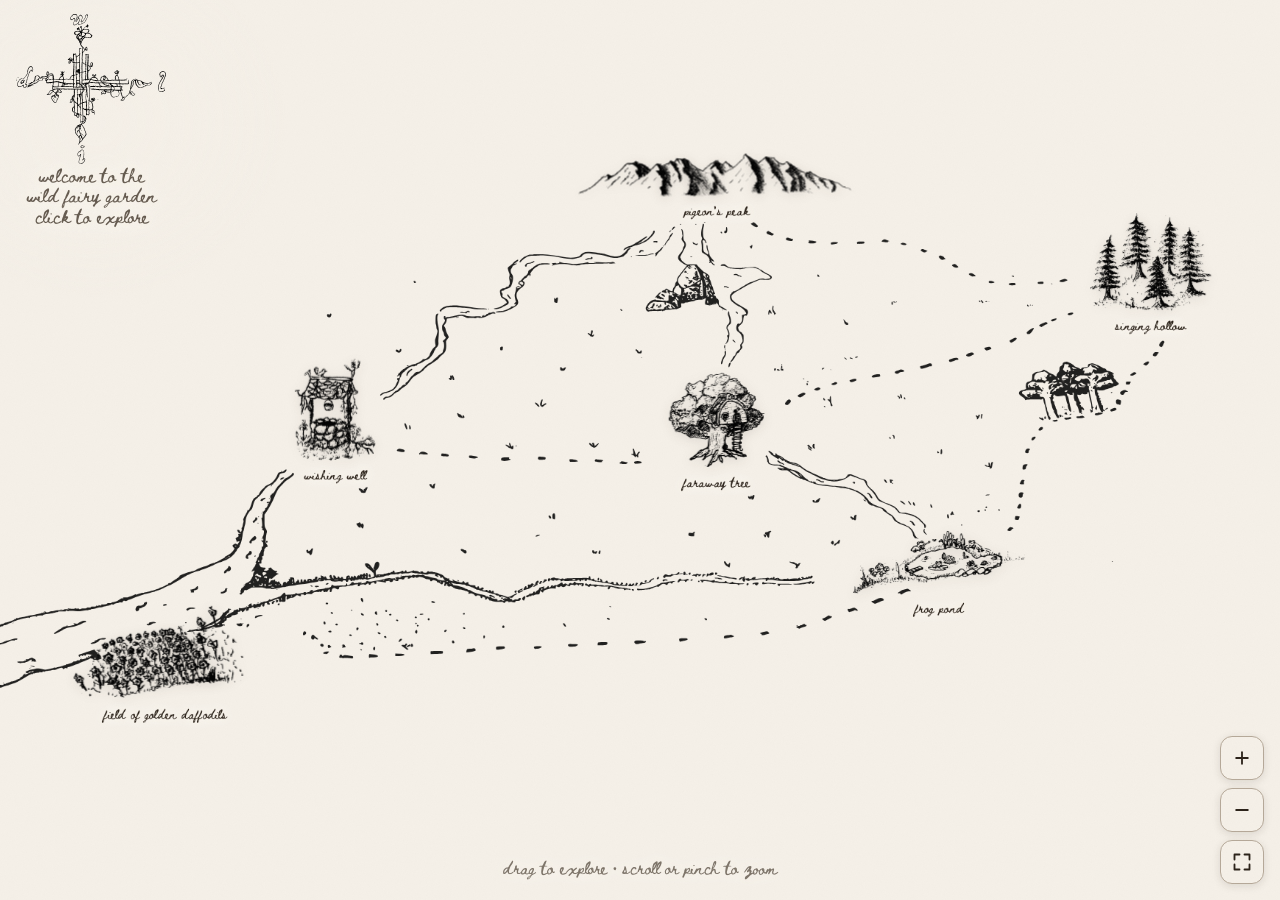
==== index.html @ f6f44436 "removed sleepy pots and thoughtful trellis words" ====
<!DOCTYPE html>
<html lang="en">
<head>
<meta charset="UTF-8">
<meta name="viewport" content="width=device-width, initial-scale=1.0">
<title>Wild Fairy Garden</title>
<link rel="preconnect" href="https://fonts.googleapis.com">
<link href="https://fonts.googleapis.com/css2?family=Beth+Ellen&display=swap" rel="stylesheet">
<style>
*, *::before, *::after { box-sizing: border-box; margin: 0; padding: 0; }
:root {
  --ink: #2a2118;
  --ink-light: #4a3f33;
  --parchment: #f5f0e8;
  --parchment-dark: #ede5d0;
  --dashed: #b5a898;
}
html, body {
  width: 100%; height: 100%;
  background: var(--parchment);
  font-family: 'Beth Ellen', cursive;
  color: var(--ink);
  overflow: hidden;
}
body::after {
  content: ''; position: fixed; inset: 0;
  background-image: url("data:image/svg+xml,%3Csvg xmlns='http://www.w3.org/2000/svg' width='300' height='300'%3E%3Cfilter id='n'%3E%3CfeTurbulence type='fractalNoise' baseFrequency='0.9' numOctaves='4' stitchTiles='stitch'/%3E%3CfeColorMatrix type='saturate' values='0'/%3E%3C/filter%3E%3Crect width='300' height='300' filter='url(%23n)' opacity='0.032'/%3E%3C/svg%3E");
  pointer-events: none; z-index: 200;
}

/* ── OUTER STAGE: the viewport / gesture surface ──
   Fills the screen, clips overflow, and captures pan + zoom
   gestures. Same behaviour on every device. ── */
#map-stage {
  position: fixed;
  inset: 0;
  overflow: hidden;
  cursor: grab;
  touch-action: none;          /* we handle all touch gestures in JS */
  -webkit-user-select: none;
  user-select: none;
  -webkit-tap-highlight-color: transparent;
}
#map-stage.grabbing { cursor: grabbing; }

/* ── INNER CANVAS: fixed reference world 1440×900
   JS applies translate + scale (origin 0,0) to pan/zoom the
   whole thing as one unit, so map + landmarks always move
   together perfectly. ── */
#map-inner {
  position: absolute;
  top: 0;
  left: 0;
  width: 1440px;
  height: 900px;
  transform-origin: 0 0;
  will-change: transform;
}

/* ── MAP BACKGROUND ──
   All positioning values here are relative to the 1440×900 canvas.
   Adjust top / left / width / transform to reposition the map. ── */
#map-bg {
  position: absolute;
  width: 90%;
  height: auto;
  top: 120px;
  left: 240px;
  transform: scaleX(1.6);
  transform-origin: center top;
  mix-blend-mode: multiply;
  opacity: 0.88;
  pointer-events: none;
}

/* ── COMPASS + WELCOME ──
   Pinned to the screen (not the map) so it stays put while panning. ── */
.map-header {
  position: fixed;
  top: max(14px, env(safe-area-inset-top));
  left: max(16px, env(safe-area-inset-left));
  z-index: 40;
  display: flex; flex-direction: column; align-items: center; gap: 1px;
  pointer-events: none;          /* never blocks a pan that starts on it */
}
.compass-img {
  width: 150px; height: 150px; opacity: 1;
  pointer-events: auto;          /* the compass itself is clickable */
  cursor: pointer;
  transition: transform 0.4s ease, filter 0.3s ease;
}
.compass-img:hover {
  transform: rotate(7deg) scale(1.04);
  filter: drop-shadow(0 4px 10px rgba(42,33,24,0.18));
}
.compass-img:active { transform: rotate(7deg) scale(0.97); }
.compass-img:focus-visible {
  outline: 2px solid var(--ink-light); outline-offset: 4px; border-radius: 8px;
}
.welcome-text {
  font-size: 14px;
  color: var(--ink-light); line-height: 1.45; opacity: 0.85;
  white-space: nowrap;       /* lines are set explicitly with <br> */
  text-align: center;
  text-shadow: 0 0 10px var(--parchment), 0 0 18px var(--parchment);
}

/* ── COMPASS FADE ──
   A soft parchment glow centred on the compass + welcome text, radiating
   out in every direction so they stay readable above the map. It's only
   translucent in the middle, so the map still shows faintly through. */
#top-fade {
  position: fixed;
  top: 0; left: 0;
  width: min(460px, 88vw);
  height: 340px;
  z-index: 35;
  pointer-events: none;
  background: radial-gradient(190px 175px at 96px 122px,
              rgba(245,240,232,0.82) 0%,
              rgba(245,240,232,0.58) 48%,
              rgba(245,240,232,0) 100%);
}

/* ── CLOUD IRIS ──
   A field of soft cartoon cloud puffs (warm parchment/cream). As you zoom
   out they grow from the edges inward and the central opening pinches shut
   like an iris, engulfing the map; zooming in opens it back up. JS sizes &
   places the puffs and drives each one's scale from the zoom factor. ── */
#cloud-iris {
  position: fixed; inset: 0;
  z-index: 30;
  overflow: hidden;
  pointer-events: none;
  opacity: 0;
}
.puff {
  position: absolute;
  background: no-repeat center / contain;   /* image set per-element by JS */
  transform: scale(0);
  transform-origin: center;
  will-change: transform;
  filter: drop-shadow(0 5px 7px rgba(74,63,45,0.13));
}

/* ── DECO OVERLAY ──
   Plant illustrations + text labels that swoop in with the cloud iris. ── */
#cloud-deco {
  position: fixed; inset: 0;
  z-index: 31;          /* sits above the cloud puffs (30) */
  pointer-events: none;
  opacity: 0;
}
.deco-el {
  position: absolute;
  opacity: 0;
  will-change: transform, opacity;
}
.deco-svg {
  object-fit: contain;
  display: block;
}
/* Text label styles — add more classes as needed */
.deco-label {
  font-family: 'Beth Ellen', cursive;
  font-size: clamp(9px, 1.1vw, 13px);
  letter-spacing: 0.18em;
  text-transform: uppercase;
  color: var(--ink-light);
  white-space: nowrap;
}
.deco-script {
  font-family: 'Beth Ellen', cursive;
  font-size: clamp(11px, 1.4vw, 16px);
  color: var(--ink-light);
  white-space: nowrap;
}
.deco-tagline {
  font-family: 'Beth Ellen', cursive;
  font-size: clamp(12px, 1.6vw, 18px);
  color: var(--ink);
  opacity: 0.82;
  max-width: 80vw;
}

/* ── LANDMARKS ── */
.landmark {
  position: absolute;
  display: flex; flex-direction: column; align-items: center;
  cursor: pointer; z-index: 20;
  text-decoration: none; color: var(--ink);
  transform: translateX(-50%);
  animation: lmIn 0.7s ease both;
}
.lm-img-wrap {
  /* Transform-only hover (lift + grow). The drop-shadow is constant —
     animating the filter forces the layer to re-rasterise every frame,
     which flickered when zoomed out (tiny layer, large shadow blur).
     will-change keeps each landmark on its own GPU layer so the scale
     doesn't re-rasterise the whole map texture (the old blur→sharp pop). */
  transition: transform 0.3s cubic-bezier(.34,1.56,.64,1);
  filter: drop-shadow(0 3px 8px rgba(42,33,24,0.16));
  display: flex; align-items: flex-end; justify-content: center;
  will-change: transform;
}
.landmark:hover .lm-img-wrap {
  transform: translateY(-6px) scale(1.07);
}
.lm-img { object-fit: contain; display: block; }
.lm-fallback { display: none; align-items: center; justify-content: center; font-size: 38px; }
.lm-label {
  margin-top: 5px; font-size: 13px;
  white-space: nowrap; text-align: center;
  text-shadow: 0 0 14px var(--parchment), 0 0 22px var(--parchment), 0 1px 3px var(--parchment);
  letter-spacing: 0.02em;
}

@keyframes lmIn {
  from { opacity: 0; transform: translateX(-50%) translateY(12px); }
  to   { opacity: 1; transform: translateX(-50%) translateY(0); }
}
#lm-pigeon  { animation-delay: 0.05s; }
#lm-singing { animation-delay: 0.15s; }
#lm-well    { animation-delay: 0.25s; }
#lm-faraway { animation-delay: 0.35s; }
#lm-field   { animation-delay: 0.45s; }
#lm-frog    { animation-delay: 0.55s; }

/* ── POSITIONS (% of 1440×900 canvas — same as before) ── */
#lm-pigeon  { left: 60%;  top: 3%;  }
#lm-singing { left: 101%;  top: 12%; }
#lm-well    { left: 24%;  top: 34%; }
#lm-faraway { left: 60%;  top: 36%; }
#lm-field   { left: 8%;   top: 71%; }
#lm-frog    { left: 81%;  top: 60%; }

/* ── SIZES (px — fixed since the canvas is fixed-size, JS handles scaling) ── */
#lm-pigeon  .lm-img { width: 378px; height: 58px;  }
#lm-singing .lm-img { width: 165px; height: 133px; }
#lm-well    .lm-img { width: 110px; height: 138px; }
#lm-faraway .lm-img { width: 130px; height: 130px; }
#lm-field   .lm-img { width: 250px; height: 130px; }
#lm-frog    .lm-img { width: 233px; height: 85px;  }

/* ── ZOOM OVERLAY ── */
#zoom-overlay {
  position: fixed; inset: 0; background: var(--parchment);
  z-index: 999; opacity: 0; pointer-events: none;
  transition: opacity 0.5s ease;
}
#zoom-overlay.active { opacity: 1; pointer-events: all; }

/* ── ZOOM CONTROLS (work on every device) ── */
#map-controls {
  position: fixed;
  right: max(16px, env(safe-area-inset-right));
  bottom: max(16px, env(safe-area-inset-bottom));
  z-index: 40;
  display: flex;
  flex-direction: column;
  gap: 8px;
}
.map-btn {
  width: 44px; height: 44px;
  display: flex; align-items: center; justify-content: center;
  background: var(--parchment);
  border: 1.5px solid var(--dashed);
  border-radius: 12px;
  color: var(--ink);
  font-family: 'Beth Ellen', cursive;
  font-size: 24px; line-height: 1;
  cursor: pointer;
  box-shadow: 0 2px 8px rgba(42,33,24,0.12);
  transition: transform 0.15s ease, background 0.2s ease;
  -webkit-tap-highlight-color: transparent;
  touch-action: manipulation;
}
.map-btn:hover { background: var(--parchment-dark); }
.map-btn:active { transform: scale(0.92); }
.map-btn svg { width: 20px; height: 20px; }

/* ── HINT ── */
#map-hint {
  position: fixed;
  left: 50%; bottom: max(18px, env(safe-area-inset-bottom));
  transform: translateX(-50%);
  z-index: 40;
  font-size: 13px; color: var(--ink-light); opacity: 0.7;
  white-space: nowrap; pointer-events: none;
  text-shadow: 0 0 12px var(--parchment), 0 0 20px var(--parchment);
  transition: opacity 0.6s ease;
}
#map-hint.hidden { opacity: 0; }

@media (max-width: 600px) {
  .compass-img { width: 104px; height: 104px; }
  .welcome-text { font-size: 11px; }
  #top-fade {
    width: min(300px, 90vw); height: 290px;
    background: radial-gradient(150px 162px at 66px 100px,
                rgba(245,240,232,0.82) 0%,
                rgba(245,240,232,0.58) 48%,
                rgba(245,240,232,0) 100%);
  }
  #map-hint { font-size: 12px; left: 20px; transform: none; }
  #map-hint .hint-more { display: none; }
}
</style>
</head>
<body>
<div id="zoom-overlay"></div>

<!-- Parchment glow that keeps the compass legible over the map -->
<div id="top-fade"></div>

<!-- COMPASS: pinned to the screen, outside the pannable map -->
<div class="map-header">
  <img class="compass-img" src="assets/map/compass.svg" alt="Recenter map"
       role="button" tabindex="0" title="Recenter map"
       onerror="this.style.display='none'">
  <div class="welcome-text">
    welcome to the<br>wild fairy garden<br>click to explore
  </div>
</div>

<!-- CLOUD IRIS: hand-drawn cloud puffs that spawn/grow in as you zoom out -->
<div id="cloud-iris"></div>

<!-- DECO OVERLAY: plants + text that swoop in alongside the clouds -->
<div id="cloud-deco"></div>

<div id="map-stage">
  <div id="map-inner">

    <img id="map-bg" src="assets/map/map.svg" alt="">

    <a class="landmark" id="lm-pigeon" href="about.html" aria-label="Pigeon's Peak">
      <div class="lm-img-wrap">
        <img class="lm-img" src="assets/landmarks/pigeonspeak.svg" alt="Pigeon's Peak"
             onerror="this.style.display='none';this.nextElementSibling.style.display='flex'">
        <div class="lm-fallback">⛰️</div>
      </div>
      <span class="lm-label">pigeon's peak</span>
    </a>

    <a class="landmark" id="lm-singing" href="videos.html" aria-label="Singing Hollow">
      <div class="lm-img-wrap">
        <img class="lm-img" src="assets/landmarks/singinghollow.svg" alt="Singing Hollow"
             onerror="this.style.display='none';this.nextElementSibling.style.display='flex'">
        <div class="lm-fallback">🌲</div>
      </div>
      <span class="lm-label">singing hollow</span>
    </a>

    <a class="landmark" id="lm-well" href="contact.html" aria-label="Wishing Well">
      <div class="lm-img-wrap">
        <img class="lm-img" src="assets/landmarks/wishingwell.svg" alt="Wishing Well"
             onerror="this.style.display='none';this.nextElementSibling.style.display='flex'">
        <div class="lm-fallback">🪣</div>
      </div>
      <span class="lm-label">wishing well</span>
    </a>

    <a class="landmark" id="lm-faraway" href="blog.html" aria-label="Faraway Tree">
      <div class="lm-img-wrap">
        <img class="lm-img" src="assets/landmarks/farawaytree.svg" alt="Faraway Tree"
             onerror="this.style.display='none';this.nextElementSibling.style.display='flex'">
        <div class="lm-fallback">🌳</div>
      </div>
      <span class="lm-label">faraway tree</span>
    </a>

    <a class="landmark" id="lm-field" href="reviews.html" aria-label="Field of Golden Daffodils">
      <div class="lm-img-wrap">
        <img class="lm-img" src="assets/landmarks/goldenfield.svg" alt="Field of Golden Daffodils"
             onerror="this.style.display='none';this.nextElementSibling.style.display='flex'">
        <div class="lm-fallback">🌼</div>
      </div>
      <span class="lm-label">field of golden daffodils</span>
    </a>

    <a class="landmark" id="lm-frog" href="community.html" aria-label="Frog Pond">
      <div class="lm-img-wrap">
        <img class="lm-img" src="assets/landmarks/frogpond.svg" alt="Frog Pond"
             onerror="this.style.display='none';this.nextElementSibling.style.display='flex'">
        <div class="lm-fallback">🐸</div>
      </div>
      <span class="lm-label">frog pond</span>
    </a>

  </div><!-- /map-inner -->
</div><!-- /map-stage -->

<!-- ZOOM CONTROLS -->
<div id="map-controls">
  <button class="map-btn" id="btn-zoom-in" aria-label="Zoom in">
    <svg viewBox="0 0 24 24" fill="none" stroke="currentColor" stroke-width="2.2" stroke-linecap="round"><line x1="12" y1="5" x2="12" y2="19"/><line x1="5" y1="12" x2="19" y2="12"/></svg>
  </button>
  <button class="map-btn" id="btn-zoom-out" aria-label="Zoom out">
    <svg viewBox="0 0 24 24" fill="none" stroke="currentColor" stroke-width="2.2" stroke-linecap="round"><line x1="5" y1="12" x2="19" y2="12"/></svg>
  </button>
  <button class="map-btn" id="btn-zoom-reset" aria-label="Reset view">
    <svg viewBox="0 0 24 24" fill="none" stroke="currentColor" stroke-width="2.2" stroke-linecap="round" stroke-linejoin="round"><polyline points="3 9 3 3 9 3"/><polyline points="21 9 21 3 15 3"/><polyline points="3 15 3 21 9 21"/><polyline points="21 15 21 21 15 21"/></svg>
  </button>
</div>

<div id="map-hint">drag to explore<span class="hint-more"> · scroll or pinch to zoom</span></div>

<script>
  // ── UNIFIED PAN / ZOOM MAP ──────────────────────────────────────
  // #map-inner is a fixed 1440×900 "world". We apply a single
  // translate+scale transform (origin 0,0) to it. The exact same
  // gesture engine drives mouse, trackpad, and touch — so the map
  // behaves identically on every browser and device.
  const ZOOM_STEP = 1.35;        // button / double-click zoom factor
  const MAX_ZOOM_MULT = 5;       // how far past "fit" you can zoom in
  const MIN_ZOOM_OUT = 0.5;      // how far you can zoom out past the frame (into the clouds)
  const FIT_MARGIN = 0.92;       // leave a little breathing room when framed

  // CONTENT = bounds of the actual artwork. Used only to frame the
  // opening view so all the landmarks are visible and centred.
  const CONTENT = { x0: -40, y0: -20, x1: 1560, y1: 880 };
  const CONTENT_W = CONTENT.x1 - CONTENT.x0;
  const CONTENT_H = CONTENT.y1 - CONTENT.y0;
  const CONTENT_CX = (CONTENT.x0 + CONTENT.x1) / 2;
  const CONTENT_CY = (CONTENT.y0 + CONTENT.y1) / 2;

  // WORLD = the full pannable extent: the artwork plus a wide parchment
  // margin on every side, so the map feels big and open — you can roam
  // well past the landmarks in any direction instead of hitting an edge.
  const PAD_X = 400, PAD_Y = 1300;
  const WORLD = {
    x0: CONTENT.x0 - PAD_X, y0: CONTENT.y0 - PAD_Y,
    x1: CONTENT.x1 + PAD_X, y1: CONTENT.y1 + PAD_Y
  };
  const WORLD_W = WORLD.x1 - WORLD.x0;
  const WORLD_H = WORLD.y1 - WORLD.y0;

  const stage = document.getElementById('map-stage');
  const inner = document.getElementById('map-inner');
  const hint  = document.getElementById('map-hint');
  const cloudIris = document.getElementById('cloud-iris');
  let puffs = [];

  // ── CLOUD IRIS CONFIG — tweak everything here ─────────────────────────────
  const CLOUD_CFG = {

    // ── When clouds start rolling ───────────────────────────────────────────
    // Fraction of the zoom-out range before the clouds appear at all.
    // 1.0 = clouds begin the instant you zoom past fit-to-screen (current).
    // 0.7 = you have to zoom out 30% further before anything starts.
    // 0.4 = clouds only begin near the maximum zoom-out.
    triggerZoom: 1.0,

    // ── How staggered the iris close is (edge puffs vs centre puffs) ────────
    // 0   = all puffs pop in at the same time (no iris effect).
    // 0.58 = current — edge puffs appear well before centre ones.
    // 1.0 = maximum delay between edge and centre.
    spread: 0.58,

    // ── How quickly each individual puff grows once it starts ────────────────
    // Lower = snappier pop-in.  Higher = slower, more gradual grow.
    growSpeed: 0.42,

    // ── Puff density ─────────────────────────────────────────────────────────
    // Grid step as a fraction of the smallest screen dimension.
    // Smaller fraction = tighter grid = more puffs.
    // 1/4.4 ≈ 0.227 is current.
    gridStep: 1 / 4.4,

    // ── Puff size relative to the grid step ──────────────────────────────────
    // 1.85 = current.  Larger = bigger overlapping puffs, fewer gaps.
    sizeRatio: 1.85,

    // ── Subtle "fly in" zoom on the puffs as they appear ────────────────────
    // 0 = puffs just scale up flat.  0.16 = current gentle zoom-in effect.
    flyIn: 0.16,

    // ── Mobile overrides ─────────────────────────────────────────────────────
    // Any key listed here overrides the matching desktop value above
    // when the screen is narrower than mobileBreakpoint (px).
    mobileBreakpoint: 768,
    mobile: {
      triggerZoom: 1.2,   // same trigger on mobile — change if you want
      spread:      0.58,
      growSpeed:   0.42,
      gridStep:    1 / 3.8,   // slightly looser grid on small screens
      sizeRatio:   1.7,
      flyIn:       0.16,
    },
  };
  // ──────────────────────────────────────────────────────────────────────────

  // Pick the right config set based on current screen width.
  function activeCfg() {
    return window.innerWidth < CLOUD_CFG.mobileBreakpoint
      ? { ...CLOUD_CFG, ...CLOUD_CFG.mobile }
      : CLOUD_CFG;
  }

  // ── DECO CONFIG — plants + text that swoop in with the cloud iris ────────
  //
  // Each entry describes one element:
  //
  //   type     'svg' → <img> using src    |  'text' → <span> using content
  //   src      path to SVG file (svg only)
  //   content  text string (text only)
  //   cls      CSS class(es) on the element — add your own in the <style> block
  //   x / y    final position on screen as CSS values ('5%', '20px', '10vw' …)
  //   width    element width as CSS value (svg only)
  //   from     swoop-in direction:
  //            'top' | 'bottom' | 'left' | 'right'
  //            'top-left' | 'top-right' | 'bottom-left' | 'bottom-right'
  //   dist     how far off-screen the element starts (0–100, treated as vw/vh %)
  //   at       when it appears within the cloud zone (0 = right away, 1 = last)
  //
  // SVG assignments below are placeholders — swap the numbers to match your drawings.
  const DECO_ITEMS = [

    // ── Full-width tagline across the top ────────────────────────────────────
    { type:'text', content:'welcome to our garden.  for the thoughtful blooms.  you\'re safe here',
      cls:'deco-tagline', x:'2%', y:'35%', from:'top-left', dist:12, at:0.02 },

    // ── Top-left plant ────────────────────────────────────────────────────────
    { type:'svg', src:'assets/illustrations/plant drawing 1.svg',
      x:'0%', y:'50%', width:'22vw', from:'bottom-left', dist:18, at:0.0 },

    // ── Top-right plant + label ───────────────────────────────────────────────
    { type:'svg', src:'assets/illustrations/plant drawing 2.svg',
      x:'90%', y:'50%', width:'8vw', from:'bottom-right', dist:18, at:0.04 },

    // ── Left: potted plant + label ────────────────────────────────────────────
    { type:'svg', src:'assets/illustrations/plant drawing 3.svg',
      x:'1%', y:'44%', width:'16vw', from:'left', dist:20, at:0.14 },

    // ── Bottom-left cluster ───────────────────────────────────────────────────
    { type:'svg', src:'assets/illustrations/plant drawing 4.svg',
      x:'18%', y:'52%', width:'10vw', from:'bottom-left', dist:16, at:0.20 },
    { type:'svg', src:'assets/illustrations/plant drawing 5.svg',
      x:'27%', y:'46%', width:'9vw',  from:'bottom',      dist:18, at:0.24 },
    { type:'svg', src:'assets/illustrations/plant drawing 6.svg',
      x:'35%', y:'50%', width:'11vw', from:'bottom',      dist:20, at:0.22 },

    // ── Centre-bottom: dandelion/wind illustration ────────────────────────────
    { type:'svg', src:'assets/illustrations/plant drawing 7.svg',
      x:'45%', y:'50%', width:'14vw', from:'bottom', dist:16, at:0.28 },
    { type:'text', content:'to the singing hollow',
      cls:'deco-script', x:'49%', y:'56%', from:'bottom', dist:10, at:0.32 },

    // ── Right cluster ─────────────────────────────────────────────────────────
    { type:'svg', src:'assets/illustrations/plant drawing 8.svg',
      x:'74%', y:'44%', width:'10vw', from:'right', dist:18, at:0.20 },
    { type:'svg', src:'assets/illustrations/plant drawing 9.svg',
      x:'83%', y:'40%', width:'9vw',  from:'right', dist:16, at:0.25 },
    { type:'svg', src:'assets/illustrations/plant drawing 10.svg',
      x:'90%', y:'48%', width:'8vw',  from:'bottom-right', dist:16, at:0.22 },
    { type:'svg', src:'assets/illustrations/plant drawing 11.svg',
      x:'62%', y:'50%', width:'9vw',  from:'bottom-right', dist:14, at:0.30 },
  ];
  // ─────────────────────────────────────────────────────────────────────────

  const cloudDeco = document.getElementById('cloud-deco');
  let decoElems = [];   // [{el, cfg}]

  function buildDeco() {
    if (!cloudDeco) return;
    cloudDeco.innerHTML = '';
    decoElems = [];
    for (const cfg of DECO_ITEMS) {
      let el;
      if (cfg.type === 'svg') {
        el = document.createElement('img');
        el.className = 'deco-el deco-svg' + (cfg.cls ? ' ' + cfg.cls : '');
        el.src = cfg.src;
        el.alt = '';
        el.style.width = cfg.width || '12vw';
      } else {
        el = document.createElement('span');
        el.className = 'deco-el' + (cfg.cls ? ' ' + cfg.cls : '');
        el.textContent = cfg.content || '';
      }
      el.style.left = cfg.x || '0';
      el.style.top  = cfg.y || '0';
      cloudDeco.appendChild(el);
      decoElems.push({ el, cfg });
    }
  }

  // Compute pixel swoop offset from a named direction + distance %.
  function decoOffset(from, dist) {
    const W = window.innerWidth, H = window.innerHeight;
    const dx = W * dist / 100, dy = H * dist / 100;
    const d = 0.7; // diagonal fraction
    return {
      'left':         { x: -dx,    y: 0    },
      'right':        { x:  dx,    y: 0    },
      'top':          { x: 0,      y: -dy  },
      'bottom':       { x: 0,      y:  dy  },
      'top-left':     { x: -dx*d,  y: -dy*d },
      'top-right':    { x:  dx*d,  y: -dy*d },
      'bottom-left':  { x: -dx*d,  y:  dy*d },
      'bottom-right': { x:  dx*d,  y:  dy*d },
    }[from] || { x: 0, y: 0 };
  }

  function updateDeco(e) {
    if (!cloudDeco) return;
    cloudDeco.style.opacity = e > 0.001 ? 1 : 0;
    const DUR = 0.32; // fraction of e-range each element animates over
    for (const { el, cfg } of decoElems) {
      const t   = Math.max(0, Math.min(1, (e - (cfg.at || 0)) / DUR));
      const eas = cloudEase(t);
      const { x: ox, y: oy } = decoOffset(cfg.from || 'bottom', cfg.dist || 15);
      el.style.transform = `translate(${(ox*(1-eas)).toFixed(1)}px,${(oy*(1-eas)).toFixed(1)}px)`;
      el.style.opacity   = eas.toFixed(3);
    }
  }

  buildDeco();

  // View state: world point (0,0) sits at screen (tx,ty); 1 world px = scale screen px.
  let scale = 1, tx = 0, ty = 0;
  let minScale = 1, maxScale = 1, frameScale = 1;

  function fitScale() {
    return Math.min(window.innerWidth / CONTENT_W, window.innerHeight / CONTENT_H) * FIT_MARGIN;
  }

  // Keep the content box from drifting off-screen. If it's smaller than
  // the viewport along an axis, it's centred; otherwise it's edge-clamped.
  function clampTranslate() {
    const w = window.innerWidth, h = window.innerHeight;
    const boxW = WORLD_W * scale, boxH = WORLD_H * scale;
    // Screen position of the content box's top-left = tx + WORLD.x0*scale.
    const minTx = w - boxW - WORLD.x0 * scale;   // box right edge at viewport right
    const maxTx = -WORLD.x0 * scale;             // box left edge at viewport left
    const minTy = h - boxH - WORLD.y0 * scale;
    const maxTy = -WORLD.y0 * scale;
    tx = boxW <= w ? (minTx + maxTx) / 2 : Math.min(maxTx, Math.max(minTx, tx));
    ty = boxH <= h ? (minTy + maxTy) / 2 : Math.min(maxTy, Math.max(minTy, ty));
  }

  function apply() {
    inner.style.transform = `translate(${tx}px, ${ty}px) scale(${scale})`;
    updateClouds();
  }

  // Clouds roll in from the top & bottom as you zoom out past the framed
  // view (scale → minScale), and dissipate as you zoom back in (→ frameScale).
  function cloudEase(t){ t = Math.max(0, Math.min(1, t)); return t * t * (3 - 2 * t); }

  // Lay out a staggered grid of hand-drawn cloud puffs (mixed shapes,
  // sizes, rotations). Each records its distance from centre — edge puffs
  // spawn first, centre last, so the cover closes inward as you zoom out.
  function buildPuffs() {
    if (!cloudIris) return;
    const cfg = activeCfg();
    const W = window.innerWidth, H = window.innerHeight;
    const g = Math.max(96, Math.min(W, H) * cfg.gridStep);
    const size = g * cfg.sizeRatio;
    const cx = W / 2, cy = H / 2, maxD = Math.hypot(cx, cy);
    const cols = Math.ceil(W / g) + 3, rows = Math.ceil(H / g) + 3;
    const frag = document.createDocumentFragment();
    puffs = [];
    let seed = 1;
    const rnd = () => (seed = (seed * 16807) % 2147483647) / 2147483647;
    for (let r = 0; r < rows; r++) {
      for (let c = 0; c < cols; c++) {
        const px = (c - 1) * g + (r % 2 ? g / 2 : 0) + (rnd() * 0.5 - 0.25) * g;
        const py = (r - 1) * g + (rnd() * 0.4 - 0.2) * g;
        const d = Math.min(1, Math.hypot(px - cx, py - cy) / maxD);
        const el = document.createElement('div');
        el.className = 'puff';
        const puffFile = ['assets/map/puff.svg', 'assets/map/puff1.svg', 'assets/map/puff2.svg'][Math.floor(rnd() * 3)];
        el.style.backgroundImage = `url("${puffFile}")`;
        const s = size * (0.8 + rnd() * 0.55);
        el.style.width = el.style.height = s.toFixed(0) + 'px';
        el.style.left = (px - s / 2).toFixed(0) + 'px';
        el.style.top  = (py - s / 2).toFixed(0) + 'px';
        const rot = (rnd() * 22 - 11).toFixed(1);
        el._rot = `rotate(${rot}deg) scaleX(${rnd() > 0.5 ? -1 : 1})`;
        el._start = (1 - d) * cfg.spread;   // edge puffs (d≈1) spawn first
        frag.appendChild(el);
        puffs.push(el);
      }
    }
    cloudIris.replaceChildren(frag);
  }

  // Drive the spawn-in from the zoom factor: each puff scales up from 0
  // once the zoom passes its start threshold (edges first → centre last).
  function updateClouds() {
    const cfg = activeCfg();
    // cloudZoneTop: zoom level where clouds START appearing.
    // triggerZoom 1.0 → starts right at frameScale.
    // triggerZoom 0.7 → need to zoom 30% further before anything shows.
    const cloudZoneTop = frameScale * cfg.triggerZoom;
    let f = (cloudZoneTop - scale) / (cloudZoneTop - minScale);
    f = Math.max(0, Math.min(1, f));
    if (cloudIris) cloudIris.style.opacity = f > 0.001 ? 1 : 0;
    const zoom = 1 + f * cfg.flyIn;
    for (const el of puffs) {
      let s = (f - el._start) / cfg.growSpeed;
      s = cloudEase(s) * zoom;
      el.style.transform = `scale(${s.toFixed(3)}) ${el._rot}`;
    }
    updateDeco(f);   // drive the plant / text overlay with the same f value
  }

  // Zoom by `factor` while keeping the screen point (px,py) anchored.
  function zoomAt(px, py, factor) {
    const next = Math.min(maxScale, Math.max(minScale, scale * factor));
    if (next === scale) return;
    tx = px - (px - tx) * (next / scale);
    ty = py - (py - ty) * (next / scale);
    scale = next;
    clampTranslate();
    apply();
  }

  function resetView() {
    scale = frameScale;        // open at the framed overview, above the cloud zone
    // Centre the artwork in the viewport (not the wide padded world).
    tx = window.innerWidth / 2 - CONTENT_CX * scale;
    ty = window.innerHeight / 2 - CONTENT_CY * scale;
    clampTranslate();
    apply();
  }

  function recomputeBounds(keepView) {
    frameScale = fitScale();          // the framed overview
    minScale = frameScale * MIN_ZOOM_OUT;   // you can zoom out below it into the clouds
    maxScale = frameScale * MAX_ZOOM_MULT;
    buildPuffs();                     // (re)lay out the cloud iris for this viewport
    buildDeco();                      // (re)build the deco overlay
    if (keepView) {
      scale = Math.min(maxScale, Math.max(minScale, scale));
      clampTranslate();
      apply();
    } else {
      resetView();
    }
  }

  recomputeBounds(false);
  window.addEventListener('resize', () => recomputeBounds(true));

  // ── Gesture engine (Pointer Events: unifies mouse + touch + pen) ──
  const pointers = new Map();    // pointerId -> {x, y}
  let downX = 0, downY = 0, moved = false, multiTouch = false, pinchPrev = null;
  const TAP_SLOP = 8;            // px of movement still counts as a tap

  function pointsState() {
    const pts = [...pointers.values()];
    if (pts.length < 2) return null;
    const [a, b] = pts;
    return {
      dist: Math.hypot(a.x - b.x, a.y - b.y),
      midX: (a.x + b.x) / 2,
      midY: (a.y + b.y) / 2
    };
  }

  function hideHint() {
    if (hint && !hint.classList.contains('hidden')) hint.classList.add('hidden');
  }

  stage.addEventListener('pointerdown', (e) => {
    pointers.set(e.pointerId, { x: e.clientX, y: e.clientY });
    try { stage.setPointerCapture(e.pointerId); } catch (_) {}
    stage.classList.add('grabbing');
    if (pointers.size === 1) {
      downX = e.clientX; downY = e.clientY; moved = false; multiTouch = false;
    } else if (pointers.size === 2) {
      multiTouch = true;
      pinchPrev = pointsState();
    }
  });

  stage.addEventListener('pointermove', (e) => {
    const p = pointers.get(e.pointerId);
    if (!p) return;
    const prevX = p.x, prevY = p.y;
    p.x = e.clientX; p.y = e.clientY;

    if (pointers.size >= 2) {
      // Pinch: zoom about the midpoint and follow the fingers.
      const cur = pointsState();
      if (pinchPrev && cur && pinchPrev.dist > 0) {
        zoomAt(cur.midX, cur.midY, cur.dist / pinchPrev.dist);
        tx += cur.midX - pinchPrev.midX;
        ty += cur.midY - pinchPrev.midY;
        clampTranslate();
        apply();
      }
      pinchPrev = cur;
      moved = true;
      hideHint();
      return;
    }

    // Single pointer: pan.
    tx += e.clientX - prevX;
    ty += e.clientY - prevY;
    clampTranslate();
    apply();
    if (Math.hypot(e.clientX - downX, e.clientY - downY) > TAP_SLOP) {
      moved = true;
      hideHint();
    }
  });

  // Fire the zoom-out transition, then go to the landmark's page.
  function navigateTo(link) {
    const href = link.getAttribute('href');
    const wrap = link.querySelector('.lm-img-wrap');
    const ov = document.getElementById('zoom-overlay');
    if (wrap) {
      const r = wrap.getBoundingClientRect();
      const cx = Math.min(Math.max(r.left + r.width/2, 0), window.innerWidth);
      const cy = Math.min(Math.max(r.top + r.height/2, 0), window.innerHeight);
      ov.style.transition = 'none';
      ov.style.transformOrigin = cx+'px '+cy+'px';
      ov.style.transform = 'scale(0.02)';
      ov.style.opacity = '1';
      ov.offsetHeight;
      ov.style.transition = 'transform 0.52s cubic-bezier(0.4,0,0.2,1)';
      ov.style.transform = 'scale(50)';
    }
    ov.classList.add('active');
    setTimeout(() => window.location.href = href, 500);
  }

  function endPointer(e) {
    if (!pointers.has(e.pointerId)) return;
    const wasSingle = pointers.size === 1;
    pointers.delete(e.pointerId);
    if (pointers.size < 2) pinchPrev = null;
    if (pointers.size === 0) {
      stage.classList.remove('grabbing');
      // A clean tap (no drag, no pinch) on a landmark navigates. We detect
      // it here rather than with a click listener because the pointer
      // capture used for smooth panning retargets the click event to the
      // stage — so the landmark's own click would never fire.
      if (wasSingle && !moved && !multiTouch) {
        const el = document.elementFromPoint(e.clientX, e.clientY);
        const lm = el && el.closest('.landmark');
        if (lm) navigateTo(lm);
      }
    }
  }
  stage.addEventListener('pointerup', endPointer);
  stage.addEventListener('pointercancel', endPointer);

  // Wheel / trackpad zoom, anchored at the cursor.
  stage.addEventListener('wheel', (e) => {
    e.preventDefault();
    hideHint();
    const factor = Math.exp(-e.deltaY * 0.0015);
    zoomAt(e.clientX, e.clientY, factor);
  }, { passive: false });

  // Double-click on empty map zooms in toward the point (not on landmarks,
  // which navigate on a single tap).
  stage.addEventListener('dblclick', (e) => {
    if (e.target.closest('.landmark')) return;
    hideHint();
    zoomAt(e.clientX, e.clientY, ZOOM_STEP * 1.4);
  });

  // Animated recenter: ease the map back to the framed overview.
  function smoothReset() {
    hideHint();
    inner.style.transition = 'transform 0.55s cubic-bezier(0.4,0,0.2,1)';
    resetView();
    setTimeout(() => { inner.style.transition = ''; }, 600);
  }

  // ── Control buttons ──
  const centerX = () => window.innerWidth / 2;
  const centerY = () => window.innerHeight / 2;
  document.getElementById('btn-zoom-in').onclick  = () => { hideHint(); zoomAt(centerX(), centerY(), ZOOM_STEP); };
  document.getElementById('btn-zoom-out').onclick = () => { hideHint(); zoomAt(centerX(), centerY(), 1 / ZOOM_STEP); };
  document.getElementById('btn-zoom-reset').onclick = smoothReset;

  // ── Compass: click (or keyboard) to recenter the map ──
  const compass = document.querySelector('.compass-img');
  if (compass) {
    compass.addEventListener('click', smoothReset);
    compass.addEventListener('keydown', (e) => {
      if (e.key === 'Enter' || e.key === ' ') { e.preventDefault(); smoothReset(); }
    });
  }

  // Suppress the native link + image-drag; navigation is driven by the tap
  // detection in endPointer above.
  document.querySelectorAll('.landmark').forEach(link => {
    link.addEventListener('click', e => e.preventDefault());
    link.addEventListener('dragstart', e => e.preventDefault());
  });

  window.addEventListener('pageshow', () => {
    const ov = document.getElementById('zoom-overlay');
    ov.style.transition = 'none';
    ov.style.transform = '';
    ov.style.opacity = '0';
    ov.classList.remove('active');
  });
</script>
</body>
</html>
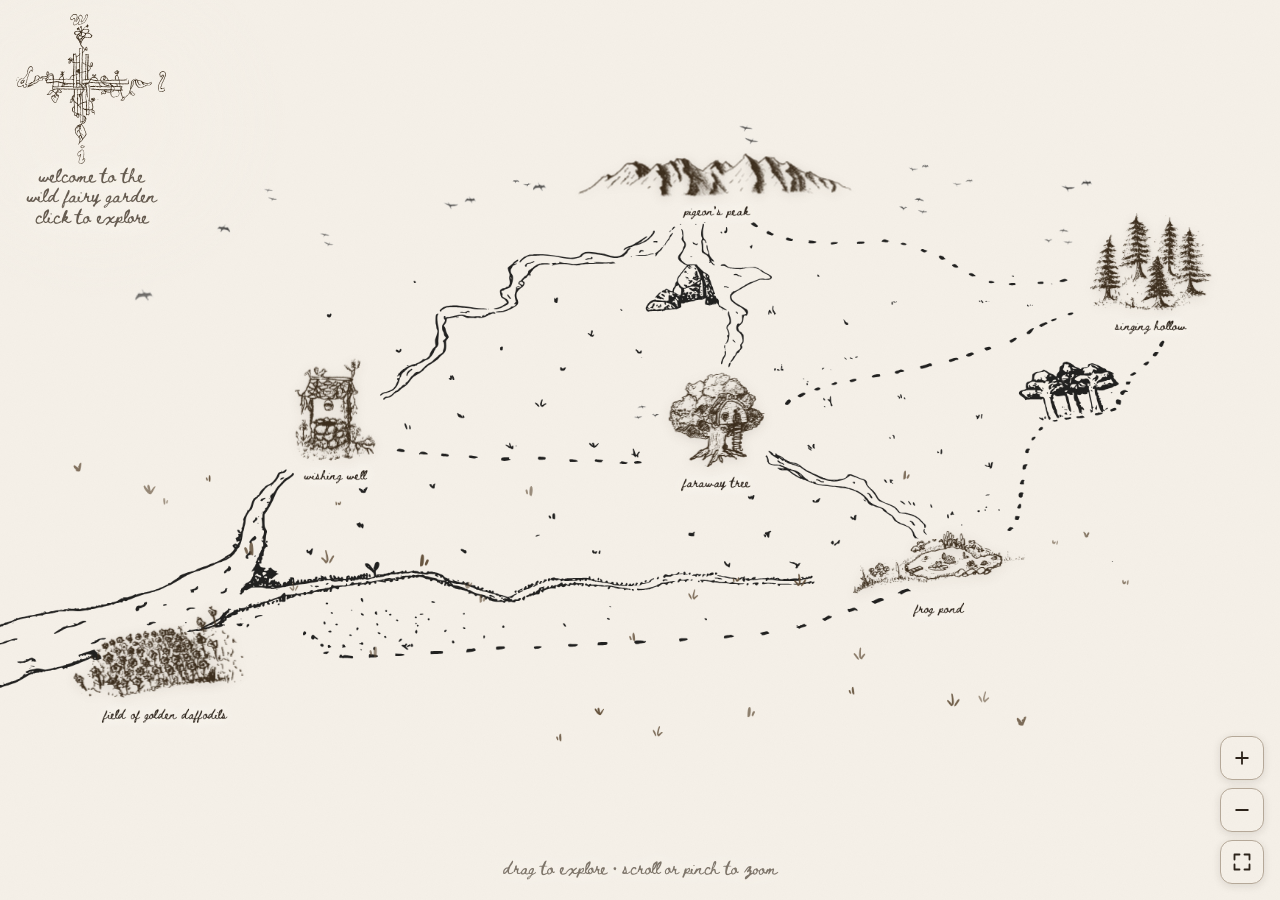
==== commit 873b3e38: "Map polish: sepia ink, cloud-cover iris, scatter, and fix inner-page image paths Landing map (index." ====
--- a/index.html
+++ b/index.html
@@ -122,11 +122,72 @@
               rgba(245,240,232,0) 100%);
 }
 
+/* ── SCATTER ──
+   Grass tufts through the lower half, birds drifting across the upper half.
+   Lives inside #map-inner, so it pans and zooms with the map itself rather
+   than floating over the screen. JS places everything from a fixed seed, so
+   the arrangement is the same on every load. ── */
+#scatter {
+  position: absolute; inset: 0;
+  pointer-events: none;
+  /* Deliberately NO z-index. A z-index here would make #scatter its own
+     stacking context, and the birds' mix-blend-mode would then blend only
+     against this layer instead of the map underneath — leaving their white
+     backgrounds visible as boxes. Without it, painting still resolves
+     correctly: after #map-bg (DOM order) and below the landmarks (z-index 20). */
+}
+.scatter-el { position: absolute; }
+.scatter-el img { display: block; width: 100%; height: auto; }
+
+/* a tuft's (x,y) marks its BASE, so it plants on the ground rather than
+   floating with its centre on the point */
+.tuft { transform: translate(-50%, -100%); }
+
+/* The bird source art is ink on an opaque white ground (no alpha channel).
+   mix-blend-mode: multiply does NOT work here: #map-inner is transformed, so
+   it forms the stacking context, and the birds would blend against a
+   transparent backdrop inside it rather than against the parchment on <body>
+   — leaving white boxes. Instead #ink-alpha derives alpha from luminance, so
+   white becomes transparent and the linework (and its antialiasing) survives.
+   The centring translate has to be repeated in the keyframes, or the
+   animation would clobber it. */
+.bird {
+  transform: translate(-50%, -50%);
+  animation: birdDrift 9s ease-in-out infinite alternate;
+}
+.bird img { filter: url(#ink-alpha); }
+@keyframes birdDrift {
+  from { transform: translate(-50%, -50%); }
+  to   { transform: translate(calc(-50% + 13px), calc(-50% - 9px)); }
+}
+
+/* ── ORNATE FRAME: pinned to the screen edges at all times. A 9-slice
+   border-image keeps the corner flourishes undistorted at any size. ── */
+#map-frame {
+  display: none;            /* border hidden — remove this line to bring it back */
+  position: fixed;
+  inset: 0;
+  z-index: 36;              /* above the clouds + deco, below the pinned UI (40) */
+  pointer-events: none;
+  border: min(88px, 8vw, 8vh) solid transparent;
+  border-image: url("assets/map/border.png") 135 stretch;
+}
+
 /* ── CLOUD IRIS ──
-   A field of soft cartoon cloud puffs (warm parchment/cream). As you zoom
-   out they grow from the edges inward and the central opening pinches shut
-   like an iris, engulfing the map; zooming in opens it back up. JS sizes &
-   places the puffs and drives each one's scale from the zoom factor. ── */
+   A field of watercolour cloud-cover sprites. As you zoom out they grow from
+   the edges inward and the central opening pinches shut like an iris,
+   engulfing the map; zooming in opens it back up. JS sizes & places the
+   sprites and drives each one's scale from the zoom factor.
+   The mist is a separate fixed layer so it fades with a composite-only
+   opacity change — it seals the gaps between sprites at full zoom-out. ── */
+#cloud-mist {
+  position: fixed; inset: -5%;
+  z-index: 29;              /* behind the sprites (30) */
+  background: var(--parchment);
+  opacity: 0;
+  pointer-events: none;
+  will-change: opacity;
+}
 #cloud-iris {
   position: fixed; inset: 0;
   z-index: 30;
@@ -139,15 +200,16 @@
   background: no-repeat center / contain;   /* image set per-element by JS */
   transform: scale(0);
   transform-origin: center;
+  /* transform-only animation: no filters here — a drop-shadow forces the
+     layer to re-rasterise every frame, which makes the close-in lag */
   will-change: transform;
-  filter: drop-shadow(0 5px 7px rgba(74,63,45,0.13));
 }
 
 /* ── DECO OVERLAY ──
    Plant illustrations + text labels that swoop in with the cloud iris. ── */
 #cloud-deco {
   position: fixed; inset: 0;
-  z-index: 31;          /* sits above the cloud puffs (30) */
+  z-index: 25;          /* below the cloud puffs (30), above the map (20) */
   pointer-events: none;
   opacity: 0;
 }
@@ -323,16 +385,45 @@
   </div>
 </div>
 
-<!-- CLOUD IRIS: hand-drawn cloud puffs that spawn/grow in as you zoom out -->
+<!-- CLOUD IRIS: cloud-cover sprites that spawn/grow in from the edges as you zoom out -->
+<div id="cloud-mist"></div>
 <div id="cloud-iris"></div>
 
 <!-- DECO OVERLAY: plants + text that swoop in alongside the clouds -->
 <div id="cloud-deco"></div>
 
+<!-- ORNATE FRAME: always hugs the screen edges -->
+<div id="map-frame"></div>
+
 <div id="map-stage">
   <div id="map-inner">
 
     <img id="map-bg" src="assets/map/map.svg" alt="">
+
+    <!-- SCATTER: grass along the bottom half, birds across the top half -->
+    <div id="scatter"></div>
+
+    <!-- Turns the birds' opaque white background into real transparency:
+         alpha = sourceAlpha − luminance. White → clear, ink → solid, and the
+         antialiased edges keep their partial alpha.
+
+         The alpha row MUST read from the alpha column (the 4th entry) rather
+         than using a constant in the 5th. With a constant, a fully
+         transparent pixel (0,0,0,0) evaluates to alpha = 0 + 1 = 1, i.e.
+         opaque black — and since a filter region defaults to 120% of the
+         element, that transparent padding renders as a black frame around
+         every bird. Reading source alpha leaves transparent pixels
+         transparent. -->
+    <svg width="0" height="0" style="position:absolute" aria-hidden="true" focusable="false">
+      <defs>
+        <filter id="ink-alpha" color-interpolation-filters="sRGB">
+          <feColorMatrix type="matrix" values="1 0 0 0 0
+                                               0 1 0 0 0
+                                               0 0 1 0 0
+                                               -0.2126 -0.7152 -0.0722 1 0"/>
+        </filter>
+      </defs>
+    </svg>
 
     <a class="landmark" id="lm-pigeon" href="about.html" aria-label="Pigeon's Peak">
       <div class="lm-img-wrap">
@@ -440,7 +531,15 @@
   const inner = document.getElementById('map-inner');
   const hint  = document.getElementById('map-hint');
   const cloudIris = document.getElementById('cloud-iris');
+  const cloudMist = document.getElementById('cloud-mist');
   let puffs = [];
+
+  // Wide watercolour cloud-cover artwork. Each sprite keeps its own aspect
+  // ratio so the bands never squash.
+  const PUFF_IMAGES = [
+    { src: 'assets/map/cloud cover 1.png', aspect: 476 / 1463 },
+    { src: 'assets/map/cloud cover 2.png', aspect: 437 / 1465 },
+  ];
 
   // ── CLOUD IRIS CONFIG — tweak everything here ─────────────────────────────
   const CLOUD_CFG = {
@@ -462,19 +561,18 @@
     // Lower = snappier pop-in.  Higher = slower, more gradual grow.
     growSpeed: 0.42,
 
-    // ── Puff density ─────────────────────────────────────────────────────────
-    // Grid step as a fraction of the smallest screen dimension.
-    // Smaller fraction = tighter grid = more puffs.
-    // 1/4.4 ≈ 0.227 is current.
-    gridStep: 1 / 4.4,
-
-    // ── Puff size relative to the grid step ──────────────────────────────────
-    // 1.85 = current.  Larger = bigger overlapping puffs, fewer gaps.
-    sizeRatio: 1.85,
+    // ── Sprite size / density ────────────────────────────────────────────────
+    // Sprite width as a fraction of the smallest screen dimension.
+    // Bigger = larger cloud bands and fewer of them.  0.85 = current.
+    spriteScale: 0.85,
 
     // ── Subtle "fly in" zoom on the puffs as they appear ────────────────────
-    // 0 = puffs just scale up flat.  0.16 = current gentle zoom-in effect.
-    flyIn: 0.16,
+    // 0 = puffs just scale up flat.  0.12 = current gentle zoom-in effect.
+    flyIn: 0.12,
+
+    // ── Parchment mist that seals the gaps between sprites ──────────────────
+    // Opacity reached at full zoom-out.  0 = no mist at all.
+    mistMax: 0.88,
 
     // ── Mobile overrides ─────────────────────────────────────────────────────
     // Any key listed here overrides the matching desktop value above
@@ -484,9 +582,9 @@
       triggerZoom: 1.2,   // same trigger on mobile — change if you want
       spread:      0.58,
       growSpeed:   0.42,
-      gridStep:    1 / 3.8,   // slightly looser grid on small screens
-      sizeRatio:   1.7,
-      flyIn:       0.16,
+      spriteScale: 1.15,  // wider sprites relative to the narrow screen
+      flyIn:       0.12,
+      mistMax:     0.88,
     },
   };
   // ──────────────────────────────────────────────────────────────────────────
@@ -544,8 +642,6 @@
     // ── Centre-bottom: dandelion/wind illustration ────────────────────────────
     { type:'svg', src:'assets/illustrations/plant drawing 7.svg',
       x:'45%', y:'50%', width:'14vw', from:'bottom', dist:16, at:0.28 },
-    { type:'text', content:'to the singing hollow',
-      cls:'deco-script', x:'49%', y:'56%', from:'bottom', dist:10, at:0.32 },
 
     // ── Right cluster ─────────────────────────────────────────────────────────
     { type:'svg', src:'assets/illustrations/plant drawing 8.svg',
@@ -559,8 +655,31 @@
   ];
   // ─────────────────────────────────────────────────────────────────────────
 
-  const cloudDeco = document.getElementById('cloud-deco');
+  const cloudDeco  = document.getElementById('cloud-deco');
   let decoElems = [];   // [{el, cfg}]
+
+  const clamp01 = v => Math.max(0, Math.min(1, v));
+
+  // Uniform size for every illustration, so they all read at roughly the
+  // same scale regardless of the original drawing. Tweak this one value.
+  const DECO_SVG_W = '14vw';
+
+  // ── PHASE MAP — drives the "fall through the layers" sequence ──
+  // f = 1 fully zoomed OUT (clouds) … f = 0 framed map.  As you zoom IN
+  // (f shrinks): clouds part → foliage fades in → foliage spreads/fades
+  // away → compass appears over the map.
+  const PHASE = {
+    cloudEnd:     0.60,   // clouds fully gone below this f (present above)
+    decoInStart:  0.74,   // foliage begins to fade in
+    decoInEnd:    0.50,   // foliage fully in
+    decoOutStart: 0.42,   // foliage begins to spread + fade out
+    decoOutEnd:   0.14,   // foliage fully gone
+  };
+
+  function parsePct(v) {
+    const n = parseFloat(v);
+    return (typeof v === 'string' && v.indexOf('%') !== -1 && !isNaN(n)) ? n : 50;
+  }
 
   function buildDeco() {
     if (!cloudDeco) return;
@@ -573,7 +692,7 @@
         el.className = 'deco-el deco-svg' + (cfg.cls ? ' ' + cfg.cls : '');
         el.src = cfg.src;
         el.alt = '';
-        el.style.width = cfg.width || '12vw';
+        el.style.width = DECO_SVG_W;   // uniform size for all illustrations
       } else {
         el = document.createElement('span');
         el.className = 'deco-el' + (cfg.cls ? ' ' + cfg.cls : '');
@@ -581,38 +700,37 @@
       }
       el.style.left = cfg.x || '0';
       el.style.top  = cfg.y || '0';
+      // Precompute a normalised radial direction (out from screen centre)
+      // so the element spreads outward — like the clouds — as it leaves.
+      let dx = parsePct(cfg.x) - 50, dy = parsePct(cfg.y) - 50;
+      const L = Math.hypot(dx, dy);
+      if (L < 6) { dx = 0; dy = -1; }           // near-centre → drift upward
+      cfg._dx = L < 6 ? 0  : dx / L;
+      cfg._dy = L < 6 ? -1 : dy / L;
       cloudDeco.appendChild(el);
       decoElems.push({ el, cfg });
     }
   }
 
-  // Compute pixel swoop offset from a named direction + distance %.
-  function decoOffset(from, dist) {
-    const W = window.innerWidth, H = window.innerHeight;
-    const dx = W * dist / 100, dy = H * dist / 100;
-    const d = 0.7; // diagonal fraction
-    return {
-      'left':         { x: -dx,    y: 0    },
-      'right':        { x:  dx,    y: 0    },
-      'top':          { x: 0,      y: -dy  },
-      'bottom':       { x: 0,      y:  dy  },
-      'top-left':     { x: -dx*d,  y: -dy*d },
-      'top-right':    { x:  dx*d,  y: -dy*d },
-      'bottom-left':  { x: -dx*d,  y:  dy*d },
-      'bottom-right': { x:  dx*d,  y:  dy*d },
-    }[from] || { x: 0, y: 0 };
-  }
-
-  function updateDeco(e) {
+  // Foliage layer: fades IN as the clouds part, then spreads outward +
+  // fades OUT into the map. Driven by the same f as the clouds.
+  function updateDeco(f) {
     if (!cloudDeco) return;
-    cloudDeco.style.opacity = e > 0.001 ? 1 : 0;
-    const DUR = 0.32; // fraction of e-range each element animates over
+    const P = PHASE;
+    const inProg  = clamp01((P.decoInStart - f) / (P.decoInStart - P.decoInEnd));
+    const outProg = clamp01((f - P.decoOutEnd) / (P.decoOutStart - P.decoOutEnd));
+    const vis     = Math.min(inProg, outProg);
+    cloudDeco.style.opacity = vis > 0.001 ? 1 : 0;
+    const spread  = 1 - outProg;                 // 0 = settled, 1 = fully spread
+    const growIn  = 0.92 + 0.08 * inProg;        // gentle grow as it appears
+    const SPREAD  = Math.max(window.innerWidth, window.innerHeight) * 0.55;
+    const sEase   = cloudEase(spread);
     for (const { el, cfg } of decoElems) {
-      const t   = Math.max(0, Math.min(1, (e - (cfg.at || 0)) / DUR));
-      const eas = cloudEase(t);
-      const { x: ox, y: oy } = decoOffset(cfg.from || 'bottom', cfg.dist || 15);
-      el.style.transform = `translate(${(ox*(1-eas)).toFixed(1)}px,${(oy*(1-eas)).toFixed(1)}px)`;
-      el.style.opacity   = eas.toFixed(3);
+      const ox = (cfg._dx || 0) * sEase * SPREAD;
+      const oy = (cfg._dy || 0) * sEase * SPREAD;
+      const sc = growIn * (1 + sEase * 1.15);    // rush past the viewer
+      el.style.opacity   = vis.toFixed(3);
+      el.style.transform = `translate(${ox.toFixed(1)}px,${oy.toFixed(1)}px) scale(${sc.toFixed(3)})`;
     }
   }
 
@@ -649,37 +767,40 @@
   // view (scale → minScale), and dissipate as you zoom back in (→ frameScale).
   function cloudEase(t){ t = Math.max(0, Math.min(1, t)); return t * t * (3 - 2 * t); }
 
-  // Lay out a staggered grid of hand-drawn cloud puffs (mixed shapes,
-  // sizes, rotations). Each records its distance from centre — edge puffs
-  // spawn first, centre last, so the cover closes inward as you zoom out.
+  // Lay out a staggered grid of watercolour cloud-cover sprites (mixed
+  // artwork, sizes, rotations). Each records its distance from centre — edge
+  // sprites spawn first, centre last, so the cover closes inward as you zoom
+  // out. The sprites are wide bands, so a few dozen elements cover the screen
+  // and the per-frame cost stays low.
   function buildPuffs() {
     if (!cloudIris) return;
     const cfg = activeCfg();
     const W = window.innerWidth, H = window.innerHeight;
-    const g = Math.max(96, Math.min(W, H) * cfg.gridStep);
-    const size = g * cfg.sizeRatio;
+    const sw = Math.max(340, Math.min(W, H) * cfg.spriteScale);
+    const gx = sw * 0.48, gy = sw * 0.33 * 0.62;
     const cx = W / 2, cy = H / 2, maxD = Math.hypot(cx, cy);
-    const cols = Math.ceil(W / g) + 3, rows = Math.ceil(H / g) + 3;
+    const cols = Math.ceil(W / gx) + 2, rows = Math.ceil(H / gy) + 2;
     const frag = document.createDocumentFragment();
     puffs = [];
-    let seed = 1;
+    let seed = 7;
     const rnd = () => (seed = (seed * 16807) % 2147483647) / 2147483647;
     for (let r = 0; r < rows; r++) {
       for (let c = 0; c < cols; c++) {
-        const px = (c - 1) * g + (r % 2 ? g / 2 : 0) + (rnd() * 0.5 - 0.25) * g;
-        const py = (r - 1) * g + (rnd() * 0.4 - 0.2) * g;
+        const px = (c - 1) * gx + (r % 2 ? gx / 2 : 0) + (rnd() * 0.5 - 0.25) * gx;
+        const py = (r - 1) * gy + (rnd() * 0.4 - 0.2) * gy;
         const d = Math.min(1, Math.hypot(px - cx, py - cy) / maxD);
         const el = document.createElement('div');
         el.className = 'puff';
-        const puffFile = ['assets/map/puff.svg', 'assets/map/puff1.svg', 'assets/map/puff2.svg'][Math.floor(rnd() * 3)];
-        el.style.backgroundImage = `url("${puffFile}")`;
-        const s = size * (0.8 + rnd() * 0.55);
-        el.style.width = el.style.height = s.toFixed(0) + 'px';
-        el.style.left = (px - s / 2).toFixed(0) + 'px';
-        el.style.top  = (py - s / 2).toFixed(0) + 'px';
-        const rot = (rnd() * 22 - 11).toFixed(1);
+        const art = PUFF_IMAGES[Math.floor(rnd() * PUFF_IMAGES.length)];
+        el.style.backgroundImage = `url("${art.src}")`;
+        const w = sw * (0.85 + rnd() * 0.4), h = w * art.aspect;
+        el.style.width  = w.toFixed(0) + 'px';
+        el.style.height = h.toFixed(0) + 'px';
+        el.style.left = (px - w / 2).toFixed(0) + 'px';
+        el.style.top  = (py - h / 2).toFixed(0) + 'px';
+        const rot = (rnd() * 10 - 5).toFixed(1);
         el._rot = `rotate(${rot}deg) scaleX(${rnd() > 0.5 ? -1 : 1})`;
-        el._start = (1 - d) * cfg.spread;   // edge puffs (d≈1) spawn first
+        el._start = (1 - d) * cfg.spread;   // edge sprites (d≈1) spawn first
         frag.appendChild(el);
         puffs.push(el);
       }
@@ -691,20 +812,30 @@
   // once the zoom passes its start threshold (edges first → centre last).
   function updateClouds() {
     const cfg = activeCfg();
-    // cloudZoneTop: zoom level where clouds START appearing.
-    // triggerZoom 1.0 → starts right at frameScale.
-    // triggerZoom 0.7 → need to zoom 30% further before anything shows.
-    const cloudZoneTop = frameScale * cfg.triggerZoom;
-    let f = (cloudZoneTop - scale) / (cloudZoneTop - minScale);
+    // f = how far into the zoom-OUT range we are, independent of device:
+    //   f = 0 at the framed view (map only) … f = 1 fully zoomed out.
+    // The whole clouds → foliage → map reveal plays out across this range.
+    let f = (frameScale - scale) / (frameScale - minScale);
     f = Math.max(0, Math.min(1, f));
-    if (cloudIris) cloudIris.style.opacity = f > 0.001 ? 1 : 0;
-    const zoom = 1 + f * cfg.flyIn;
+    // Clouds only occupy the TOP band of the zoom-out range: fully present
+    // at f = 1, fully parted by f = cloudEnd. Below that the foliage takes
+    // over. Remap f into the cloud band (cI) so the puffs finish early.
+    const cI = clamp01((f - PHASE.cloudEnd) / (1 - PHASE.cloudEnd));
+    if (cloudIris) cloudIris.style.opacity = cI > 0.001 ? 1 : 0;
+    // Mist joins in the last stretch of the close, once the sprites have
+    // mostly sealed — driven by cI so it seals in step with the cloud phase
+    // (not raw f), keeping the map vivid through the centre opening.
+    if (cloudMist) {
+      cloudMist.style.opacity = (cloudEase((cI - 0.45) / 0.55) * cfg.mistMax).toFixed(3);
+    }
+    const zoom = 1 + cI * cfg.flyIn;
     for (const el of puffs) {
-      let s = (f - el._start) / cfg.growSpeed;
+      let s = (cI - el._start) / cfg.growSpeed;
       s = cloudEase(s) * zoom;
       el.style.transform = `scale(${s.toFixed(3)}) ${el._rot}`;
     }
-    updateDeco(f);   // drive the plant / text overlay with the same f value
+
+    updateDeco(f);   // foliage layer, driven by the same f value
   }
 
   // Zoom by `factor` while keeping the screen point (px,py) anchored.
@@ -726,6 +857,161 @@
     clampTranslate();
     apply();
   }
+
+  // ── SCATTER CONFIG — grass low, birds high. Tweak everything here ───────
+  //   count    how many of that kind to place
+  //   band     vertical slice of the world it may occupy (0 = top, 1 = bottom)
+  //   width    min/max width in world px (the map world is 1440×900)
+  //   opacity  min/max — the spread is what gives the field some depth
+  //   rotate   max ± tilt in degrees
+  const SCATTER_CFG = {
+    grass: {
+      srcs: ['assets/map/grass-1.svg', 'assets/map/grass-2.svg', 'assets/map/grass-3.svg',
+             'assets/map/grass-4.svg', 'assets/map/grass-5.svg'],
+      count: 30, band: [0.52, 0.94], width: [30, 68], opacity: [0.55, 0.95], rotate: 7,
+    },
+    birds: {
+      srcs: ['assets/map/birds-1.png', 'assets/map/birds-2.png',
+             'assets/map/birds-3.png', 'assets/map/birds-4.png'],
+      // avoidMap keeps birds off the map artwork itself — they only land in
+      // the open sky around it. band can stay generous because MAP_INK does
+      // the real filtering.
+      count: 14, band: [0.00, 0.52], width: [36, 76], opacity: [0.50, 0.85], rotate: 5,
+      avoidMap: true,
+    },
+  };
+
+  // ── WHERE THE MAP ARTWORK ACTUALLY IS ───────────────────────────────────
+  // A coarse 40×20 ink map of map.svg, measured off the artwork itself.
+  // ' ' = clear paper, '.' '+' '#' = increasing ink density. A bounding box is
+  // no use here: the map has stray marks out to nearly every edge, so its real
+  // shape is this diagonal band with open sky at the top and upper-left.
+  // Birds test against this so they only ever land on clear paper.
+  // If map.svg changes, this needs regenerating.
+  const MAP_INK = [
+    "                 ####++++               ",
+    "              #######   .+.             ",
+    "           . +#+ +###   . +++           ",
+    "         .  ##+  ####++ .  .#           ",
+    "           +#.  ++ ##     ++  .+        ",
+    "           ##  +   + ++#+# ####         ",
+    "          +#  +.     ## +  ####         ",
+    "           ++           . +.##          ",
+    "           +++#+##  +#+ .+.+            ",
+    "       ## + +        ###. ++            ",
+    "       #       +    + +##++#            ",
+    "      +#  +       + + + #. +            ",
+    "     +##+ ##+   + .+ +                  ",
+    "   .##+###############+++               ",
+    "+####+##++++.++..  . ++#                ",
+    "#++# +. +#####+++++++                   ",
+    "+###     ++.                            ",
+    "#.                                      ",
+    "                                        ",
+    "                                        ",
+  ];
+  const INK_COLS = 40, INK_ROWS = 20;
+
+  // #map-bg draws map.svg at left:240 top:120 width:90%, then scaleX(1.6)
+  // about its own centre. Replicate that to test a world point against MAP_INK.
+  // (The stretch pushes the artwork out to x −149…1925, wider than the world.)
+  const IMG_W    = 0.9 * 1440;
+  const IMG_H    = IMG_W * (1607 / 2824);
+  const IMG_SW   = IMG_W * 1.6;
+  const IMG_LEFT = 240 + IMG_W / 2 - IMG_SW / 2;
+  const IMG_TOP  = 120;
+
+  // margin = how many cells of clearance to demand around the point
+  function mapInkAt(wx, wy, margin) {
+    const fx = (wx - IMG_LEFT) / IMG_SW;
+    const fy = (wy - IMG_TOP) / IMG_H;
+    if (fy < 0 || fy > 1) return false;      // above or below the artwork entirely
+    const col = Math.floor(fx * INK_COLS);
+    const row = Math.floor(fy * INK_ROWS);
+    for (let r = row - margin; r <= row + margin; r++) {
+      if (r < 0 || r >= INK_ROWS) continue;
+      for (let c = col - margin; c <= col + margin; c++) {
+        if (c < 0 || c >= INK_COLS) continue;
+        if (MAP_INK[r][c] !== ' ') return true;
+      }
+    }
+    return false;
+  }
+
+  // Place the scatter once, in world coordinates. Nothing here depends on the
+  // viewport, so unlike the puffs it never needs rebuilding on resize.
+  function buildScatter() {
+    const layer = document.getElementById('scatter');
+    if (!layer) return;
+    const W = 1440, H = 900;          // #map-inner's fixed world size
+
+    // Read the landmark boxes straight from the DOM and keep clear of them, so
+    // nothing lands on a clickable place. (.landmark is translateX(-50%), so
+    // its visual box is centred on offsetLeft.)
+    const pad = 24;
+    const keepOut = [...document.querySelectorAll('.landmark')].map(el => ({
+      x: el.offsetLeft - el.offsetWidth / 2 - pad,
+      y: el.offsetTop - pad,
+      w: el.offsetWidth + pad * 2,
+      h: el.offsetHeight + pad * 2,
+    }));
+    const blocked = (x, y) =>
+      keepOut.some(r => x > r.x && x < r.x + r.w && y > r.y && y < r.y + r.h);
+
+    let seed = 23;
+    const rnd = () => (seed = (seed * 16807) % 2147483647) / 2147483647;
+    const frag = document.createDocumentFragment();
+    let skipped = 0;   // couldn't find a clear spot — reported below, never silent
+
+    for (const kind of ['grass', 'birds']) {
+      const cfg = SCATTER_CFG[kind];
+      for (let i = 0; i < cfg.count; i++) {
+        // Re-roll if we land somewhere disallowed, then give up on this one
+        // rather than force an overlap. Birds additionally have to miss the
+        // map artwork, which rules out most of the frame — hence more tries.
+        const reject = (px, py) =>
+          blocked(px, py) || (cfg.avoidMap && mapInkAt(px, py, 1));
+        let x, y, tries = 0;
+        const maxTries = cfg.avoidMap ? 120 : 24;
+        const slice = W / cfg.count;
+        do {
+          // Aim at this item's own slice of the width first. Plain rejection
+          // sampling clumps everything wherever it happens to fit (all 14 birds
+          // ended up in the upper-left), so spread them deliberately; only fall
+          // back to anywhere-goes once a slice proves to be fully blocked.
+          x = tries < maxTries * 0.5 ? (i + rnd()) * slice : rnd() * W;
+          y = (cfg.band[0] + rnd() * (cfg.band[1] - cfg.band[0])) * H;
+        } while (reject(x, y) && ++tries < maxTries);
+        if (reject(x, y)) { skipped++; continue; }
+
+        const w = cfg.width[0] + rnd() * (cfg.width[1] - cfg.width[0]);
+        const wrap = document.createElement('div');
+        wrap.className = 'scatter-el ' + (kind === 'grass' ? 'tuft' : 'bird');
+        wrap.style.left    = x.toFixed(1) + 'px';
+        wrap.style.top     = y.toFixed(1) + 'px';
+        wrap.style.width   = w.toFixed(1) + 'px';
+        wrap.style.opacity = (cfg.opacity[0] + rnd() * (cfg.opacity[1] - cfg.opacity[0])).toFixed(2);
+        if (kind === 'birds') {   // stagger so they don't drift in lockstep
+          wrap.style.animationDuration = (7 + rnd() * 7).toFixed(1) + 's';
+          wrap.style.animationDelay    = (-rnd() * 9).toFixed(1) + 's';
+        }
+
+        const img = document.createElement('img');
+        img.src = cfg.srcs[Math.floor(rnd() * cfg.srcs.length)];
+        img.alt = '';
+        img.style.transform =
+          `rotate(${(rnd() * cfg.rotate * 2 - cfg.rotate).toFixed(1)}deg) scaleX(${rnd() > 0.5 ? -1 : 1})`;
+        wrap.appendChild(img);
+        frag.appendChild(wrap);
+      }
+    }
+    layer.replaceChildren(frag);
+    if (skipped) {
+      console.warn(`[scatter] ${skipped} item(s) had nowhere clear to go — ` +
+                   `lower the count, widen the band, or relax the map margin.`);
+    }
+  }
+  buildScatter();
 
   function recomputeBounds(keepView) {
     frameScale = fitScale();          // the framed overview
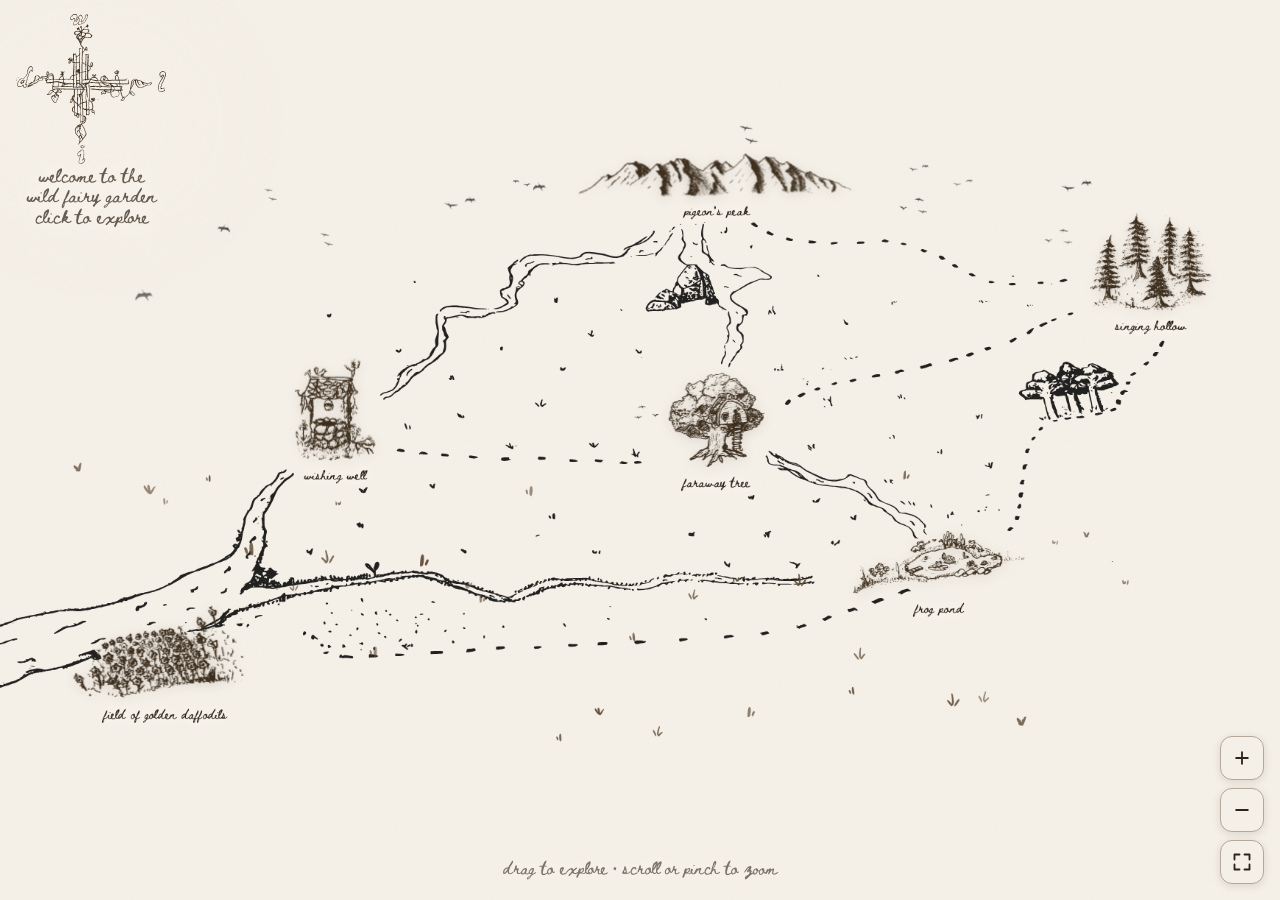
==== commit 70e94533: "Tuck compass under the clouds; float the tagline above them - lower the compass + welcome text (and " ====
--- a/index.html
+++ b/index.html
@@ -79,7 +79,7 @@
   position: fixed;
   top: max(14px, env(safe-area-inset-top));
   left: max(16px, env(safe-area-inset-left));
-  z-index: 40;
+  z-index: 24;                   /* UNDER the clouds (30) — revealed as they part */
   display: flex; flex-direction: column; align-items: center; gap: 1px;
   pointer-events: none;          /* never blocks a pan that starts on it */
 }
@@ -114,7 +114,7 @@
   top: 0; left: 0;
   width: min(460px, 88vw);
   height: 340px;
-  z-index: 35;
+  z-index: 23;                   /* with the compass, UNDER the clouds (30) */
   pointer-events: none;
   background: radial-gradient(190px 175px at 96px 122px,
               rgba(245,240,232,0.82) 0%,
@@ -205,6 +205,26 @@
   will-change: transform;
 }
 
+/* ── ZOOM WORDS ──
+   A line centred in the middle of the screen, floating ABOVE the clouds.
+   As you zoom in it grows and fades, so you "fall through" the words
+   before the clouds part. JS drives opacity + scale from the zoom. ── */
+#zoom-words {
+  position: fixed; left: 50%; top: 50%;
+  transform: translate(-50%, -50%);
+  z-index: 33;                   /* above the clouds (30), below the frame (36) */
+  pointer-events: none;
+  width: min(640px, 86vw);
+  text-align: center;
+  font-family: 'Beth Ellen', cursive;
+  font-size: clamp(18px, 3.4vw, 34px);
+  line-height: 1.5;
+  color: var(--ink);
+  text-shadow: 0 0 16px var(--parchment), 0 0 30px var(--parchment), 0 1px 3px var(--parchment);
+  opacity: 0;
+  will-change: transform, opacity;
+}
+
 /* ── DECO OVERLAY ──
    Plant illustrations + text labels that swoop in with the cloud iris. ── */
 #cloud-deco {
@@ -388,6 +408,9 @@
 <!-- CLOUD IRIS: cloud-cover sprites that spawn/grow in from the edges as you zoom out -->
 <div id="cloud-mist"></div>
 <div id="cloud-iris"></div>
+
+<!-- ZOOM WORDS: centred line that floats above the clouds; you fall through it -->
+<div id="zoom-words">welcome to our garden.  for the thoughtful blooms.  you're safe here</div>
 
 <!-- DECO OVERLAY: plants + text that swoop in alongside the clouds -->
 <div id="cloud-deco"></div>
@@ -532,6 +555,7 @@
   const hint  = document.getElementById('map-hint');
   const cloudIris = document.getElementById('cloud-iris');
   const cloudMist = document.getElementById('cloud-mist');
+  const zoomWords = document.getElementById('zoom-words');
   let puffs = [];
 
   // Wide watercolour cloud-cover artwork. Each sprite keeps its own aspect
@@ -614,44 +638,11 @@
   //
   // SVG assignments below are placeholders — swap the numbers to match your drawings.
   const DECO_ITEMS = [
-
-    // ── Full-width tagline across the top ────────────────────────────────────
-    { type:'text', content:'welcome to our garden.  for the thoughtful blooms.  you\'re safe here',
-      cls:'deco-tagline', x:'2%', y:'35%', from:'top-left', dist:12, at:0.02 },
-
-    // ── Top-left plant ────────────────────────────────────────────────────────
-    { type:'svg', src:'assets/illustrations/plant drawing 1.svg',
-      x:'0%', y:'50%', width:'22vw', from:'bottom-left', dist:18, at:0.0 },
-
-    // ── Top-right plant + label ───────────────────────────────────────────────
-    { type:'svg', src:'assets/illustrations/plant drawing 2.svg',
-      x:'90%', y:'50%', width:'8vw', from:'bottom-right', dist:18, at:0.04 },
-
-    // ── Left: potted plant + label ────────────────────────────────────────────
-    { type:'svg', src:'assets/illustrations/plant drawing 3.svg',
-      x:'1%', y:'44%', width:'16vw', from:'left', dist:20, at:0.14 },
-
-    // ── Bottom-left cluster ───────────────────────────────────────────────────
-    { type:'svg', src:'assets/illustrations/plant drawing 4.svg',
-      x:'18%', y:'52%', width:'10vw', from:'bottom-left', dist:16, at:0.20 },
-    { type:'svg', src:'assets/illustrations/plant drawing 5.svg',
-      x:'27%', y:'46%', width:'9vw',  from:'bottom',      dist:18, at:0.24 },
-    { type:'svg', src:'assets/illustrations/plant drawing 6.svg',
-      x:'35%', y:'50%', width:'11vw', from:'bottom',      dist:20, at:0.22 },
-
-    // ── Centre-bottom: dandelion/wind illustration ────────────────────────────
-    { type:'svg', src:'assets/illustrations/plant drawing 7.svg',
-      x:'45%', y:'50%', width:'14vw', from:'bottom', dist:16, at:0.28 },
-
-    // ── Right cluster ─────────────────────────────────────────────────────────
-    { type:'svg', src:'assets/illustrations/plant drawing 8.svg',
-      x:'74%', y:'44%', width:'10vw', from:'right', dist:18, at:0.20 },
-    { type:'svg', src:'assets/illustrations/plant drawing 9.svg',
-      x:'83%', y:'40%', width:'9vw',  from:'right', dist:16, at:0.25 },
-    { type:'svg', src:'assets/illustrations/plant drawing 10.svg',
-      x:'90%', y:'48%', width:'8vw',  from:'bottom-right', dist:16, at:0.22 },
-    { type:'svg', src:'assets/illustrations/plant drawing 11.svg',
-      x:'62%', y:'50%', width:'9vw',  from:'bottom-right', dist:14, at:0.30 },
+    // The welcome tagline now lives in its own centred #zoom-words layer
+    // (above the clouds). Plant illustrations are removed for now — to bring
+    // them back, add entries like:
+    //   { type:'svg', src:'assets/illustrations/plant drawing 1.svg',
+    //     x:'0%', y:'50%', width:'22vw', from:'bottom-left', dist:18, at:0.0 },
   ];
   // ─────────────────────────────────────────────────────────────────────────
 
@@ -836,6 +827,15 @@
     }
 
     updateDeco(f);   // foliage layer, driven by the same f value
+
+    // Words float ABOVE the clouds, on the SAME mechanism (cI) as the cloud
+    // cover: present at full zoom-out, then they grow toward you and fade as
+    // you zoom in — so you "fall through" the words while the clouds part.
+    if (zoomWords) {
+      zoomWords.style.opacity = cI.toFixed(3);
+      const ws = 1 + (1 - cI) * 1.8;                 // 1× far away → ~2.8× rushing past
+      zoomWords.style.transform = `translate(-50%, -50%) scale(${ws.toFixed(3)})`;
+    }
   }
 
   // Zoom by `factor` while keeping the screen point (px,py) anchored.
